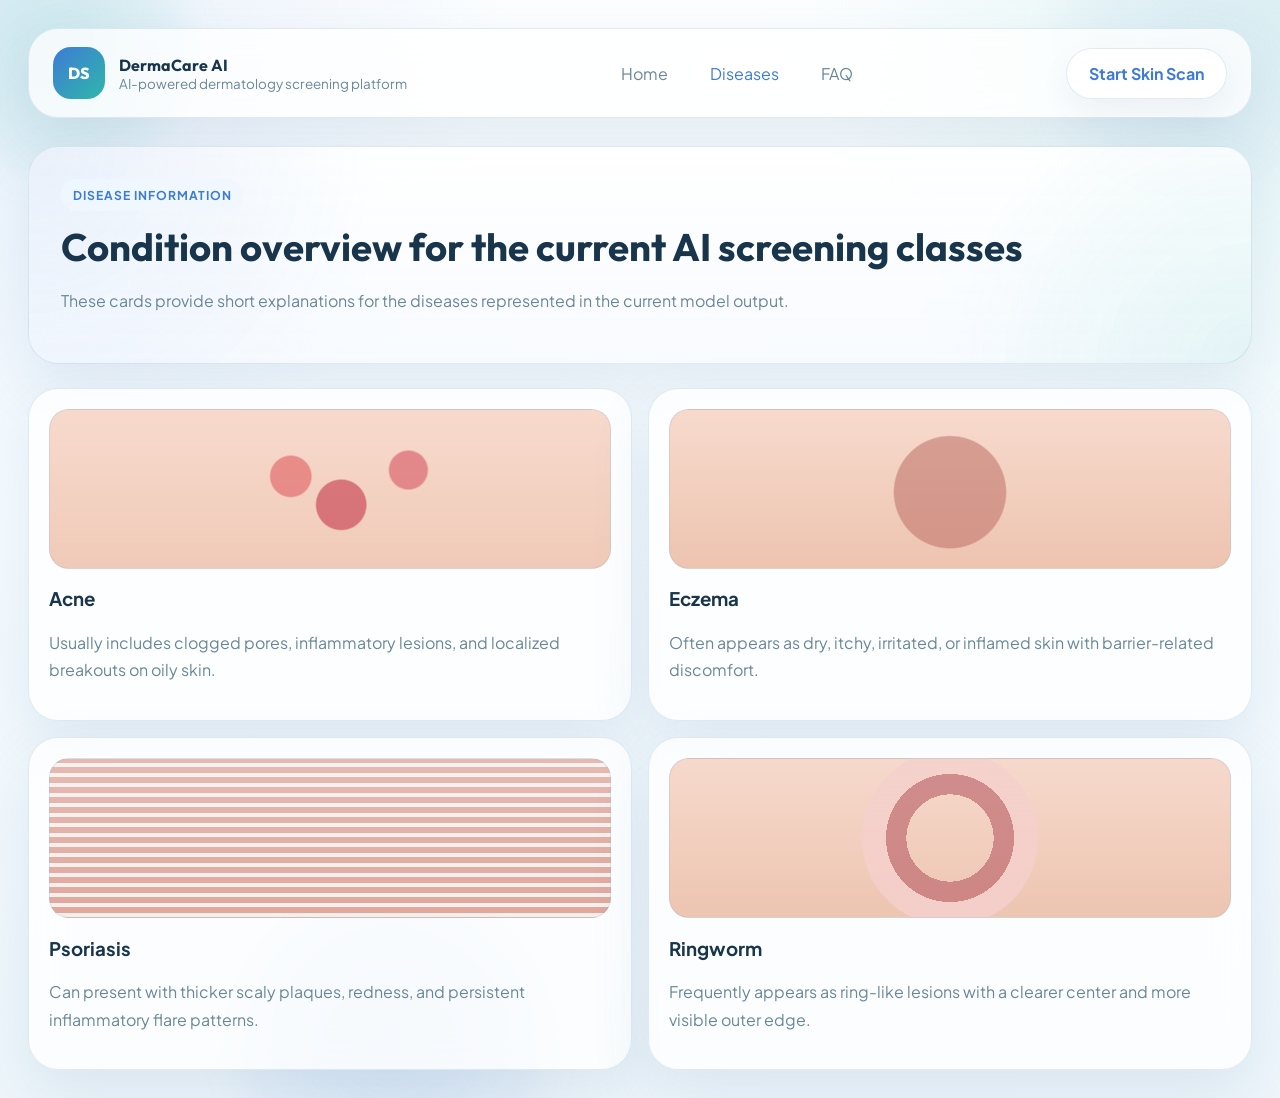
==== templates/diseases.html @ 63ab5d0c "feat: Add AI skin disease detection system with user interface and model training - Implemented main" ====
<!DOCTYPE html>
<html lang="en">
<head>
<meta charset="UTF-8">
<meta name="viewport" content="width=device-width, initial-scale=1.0">
<title>DermaCare AI | Diseases</title>
<link rel="preconnect" href="https://fonts.googleapis.com">
<link rel="preconnect" href="https://fonts.gstatic.com" crossorigin>
<link href="https://fonts.googleapis.com/css2?family=Plus+Jakarta+Sans:wght@400;500;600;700;800&family=Outfit:wght@600;700;800&display=swap" rel="stylesheet">
<link rel="stylesheet" href="/static/css/style.css">
</head>
<body>
<div class="site-shell">
  <div class="ambient ambient-a"></div>
  <div class="ambient ambient-b"></div>
  <div class="ambient ambient-c"></div>

  <header class="topbar glass-panel">
    <a class="brand" href="/">
      <span class="brand-mark">DS</span>
      <div>
        <strong>DermaCare AI</strong>
        <span>AI-powered dermatology screening platform</span>
      </div>
    </a>

    <nav class="nav-links">
      <a href="/">Home</a>
      <a class="active" href="/diseases">Diseases</a>
      <a href="/faq">FAQ</a>
    </nav>

    <a class="btn btn-secondary nav-cta" href="/#scanner">Start Skin Scan</a>
  </header>

  <main class="page-standard">
    <section class="page-banner glass-panel gradient-panel">
      <span class="eyebrow">Disease Information</span>
      <h1>Condition overview for the current AI screening classes</h1>
      <p>These cards provide short explanations for the diseases represented in the current model output.</p>
    </section>

    <section class="disease-grid">
      <article class="disease-card glass-panel">
        <div class="disease-visual disease-acne"></div>
        <h3>Acne</h3>
        <p>Usually includes clogged pores, inflammatory lesions, and localized breakouts on oily skin.</p>
      </article>
      <article class="disease-card glass-panel">
        <div class="disease-visual disease-eczema"></div>
        <h3>Eczema</h3>
        <p>Often appears as dry, itchy, irritated, or inflamed skin with barrier-related discomfort.</p>
      </article>
      <article class="disease-card glass-panel">
        <div class="disease-visual disease-psoriasis"></div>
        <h3>Psoriasis</h3>
        <p>Can present with thicker scaly plaques, redness, and persistent inflammatory flare patterns.</p>
      </article>
      <article class="disease-card glass-panel">
        <div class="disease-visual disease-ringworm"></div>
        <h3>Ringworm</h3>
        <p>Frequently appears as ring-like lesions with a clearer center and more visible outer edge.</p>
      </article>
    </section>
  </main>
</div>
</body>
</html>
---- static/css/style.css ----
:root{
  --bg:#f4fbff;
  --surface:rgba(255, 255, 255, 0.76);
  --surface-strong:rgba(255, 255, 255, 0.92);
  --border:rgba(146, 182, 209, 0.28);
  --text:#18354b;
  --muted:#6a8798;
  --primary:#3e7bd6;
  --teal:#2fb7aa;
  --purple:#a6bee8;
  --soft-blue:#edf7ff;
  --soft-teal:#ebfbf6;
  --soft-purple:#f2f7ff;
  --shadow:0 24px 60px rgba(71, 116, 156, 0.12);
  --shadow-soft:0 12px 28px rgba(71, 116, 156, 0.08);
  --radius-xl:30px;
  --radius-lg:24px;
  --radius-md:18px;
}

*{
  box-sizing:border-box;
}

html{
  scroll-behavior:smooth;
}

body{
  margin:0;
  font-family:"Plus Jakarta Sans", sans-serif;
  color:var(--text);
  background:
    radial-gradient(circle at top left, rgba(62, 123, 214, 0.10), transparent 30%),
    radial-gradient(circle at top right, rgba(47, 183, 170, 0.12), transparent 28%),
    linear-gradient(180deg, #fcfeff 0%, #f5fbff 48%, #eef6fb 100%);
  min-height:100vh;
}

a{
  color:inherit;
  text-decoration:none;
}

button,
input{
  font:inherit;
}

img,
svg{
  display:block;
  max-width:100%;
}

.site-shell{
  position:relative;
  overflow:hidden;
  min-height:100vh;
  padding:28px;
}

.ambient{
  position:absolute;
  border-radius:999px;
  filter:blur(18px);
  pointer-events:none;
}

.ambient-a{
  top:-80px;
  left:-70px;
  width:260px;
  height:260px;
  background:radial-gradient(circle, rgba(54, 184, 171, 0.18), rgba(54, 184, 171, 0));
}

.ambient-b{
  top:-90px;
  right:-70px;
  width:300px;
  height:300px;
  background:radial-gradient(circle, rgba(168, 197, 232, 0.22), rgba(168, 197, 232, 0));
}

.ambient-c{
  bottom:-100px;
  left:18%;
  width:320px;
  height:320px;
  background:radial-gradient(circle, rgba(62, 123, 214, 0.14), rgba(62, 123, 214, 0));
}

.glass-panel,
.glass-subcard,
.soft-card{
  border:1px solid var(--border);
  box-shadow:var(--shadow);
}

.glass-panel,
.glass-subcard{
  background:var(--surface);
  backdrop-filter:blur(18px);
  -webkit-backdrop-filter:blur(18px);
}

.glass-panel{
  border-radius:var(--radius-xl);
}

.glass-subcard,
.soft-card{
  border-radius:var(--radius-lg);
  background:var(--surface-strong);
  box-shadow:var(--shadow-soft);
}

.gradient-panel{
  background:
    radial-gradient(circle at top left, rgba(62, 123, 214, 0.10), transparent 28%),
    radial-gradient(circle at bottom right, rgba(47, 183, 170, 0.10), transparent 24%),
    linear-gradient(180deg, rgba(255,255,255,0.92), rgba(247,250,255,0.88));
}

.topbar{
  position:relative;
  z-index:1;
  max-width:1280px;
  margin:0 auto 28px;
  padding:18px 24px;
  display:flex;
  align-items:center;
  justify-content:space-between;
  gap:18px;
}

.brand{
  display:flex;
  align-items:center;
  gap:14px;
}

.brand-mark{
  width:52px;
  height:52px;
  border-radius:18px;
  display:grid;
  place-items:center;
  color:#fff;
  font-family:"Outfit", sans-serif;
  font-weight:800;
  background:linear-gradient(135deg, var(--primary), var(--teal));
}

.brand strong,
.hero-copy h1,
.section-heading h2,
.panel-header h2,
.page-banner h1,
.consultation-copy h2{
  font-family:"Outfit", sans-serif;
}

.brand strong{
  display:block;
  font-size:1rem;
}

.brand span:last-child{
  display:block;
  color:var(--muted);
  font-size:0.84rem;
}

.nav-links{
  display:flex;
  align-items:center;
  gap:10px;
  flex-wrap:wrap;
}

.nav-links a{
  padding:10px 16px;
  border-radius:999px;
  color:var(--muted);
}

.nav-links a.active,
.nav-links a:hover{
  color:var(--primary);
  background:rgba(255,255,255,0.9);
}

.nav-cta{
  white-space:nowrap;
}

.page-home,
.page-standard{
  position:relative;
  z-index:1;
  max-width:1280px;
  margin:0 auto;
}

.hero-section,
.scanner-section,
.consultation-section{
  display:grid;
  grid-template-columns:1.02fr 0.98fr;
  gap:24px;
  align-items:stretch;
}

.hero-copy,
.hero-visual,
.scanner-panel,
.progress-panel,
.results-panel,
.report-section,
.faq-section,
.testimonial-section,
.consultation-section,
.page-banner{
  padding:32px;
}

.eyebrow{
  display:inline-block;
  padding:8px 12px;
  border-radius:999px;
  background:linear-gradient(135deg, var(--soft-blue), var(--soft-purple));
  color:var(--primary);
  font-size:0.76rem;
  font-weight:700;
  letter-spacing:0.08em;
  text-transform:uppercase;
}

.hero-copy h1{
  margin:18px 0 16px;
  font-size:clamp(2.7rem, 5vw, 4.8rem);
  line-height:1.03;
}

.hero-copy,
.scanner-panel,
.report-section,
.consultation-section{
  position:relative;
}

.hero-copy p,
.section-heading p,
.step-card p,
.progress-item p,
.result-card p,
.disease-card p,
.report-summary p,
.faq-item p,
.testimonial-item p,
.consultation-copy p,
.consultation-card p,
.page-banner p,
.faq-page-card p,
.micro-copy{
  color:var(--muted);
  line-height:1.72;
}

.hero-actions,
.scanner-actions,
.report-layout{
  display:flex;
  align-items:center;
  gap:14px;
  flex-wrap:wrap;
}

.hero-actions{
  margin-top:28px;
}

.btn{
  border:none;
  border-radius:999px;
  padding:14px 22px;
  font-weight:700;
  cursor:pointer;
  transition:transform 0.2s ease, box-shadow 0.2s ease;
}

.btn:hover{
  transform:translateY(-1px);
}

.btn-primary{
  color:#fff;
  background:linear-gradient(135deg, var(--primary), var(--teal));
  box-shadow:0 14px 28px rgba(77, 124, 255, 0.22);
}

.btn-secondary{
  color:var(--primary);
  background:#fff;
  border:1px solid var(--border);
  box-shadow:var(--shadow-soft);
}

.hero-stats,
.steps-grid,
.result-grid,
.disease-grid,
.faq-page-grid,
.consultation-grid{
  display:grid;
  gap:16px;
}

.hero-stats{
  margin-top:28px;
  grid-template-columns:repeat(3, minmax(0, 1fr));
}

.stat-card{
  padding:18px;
}

.stat-card span,
.result-card span,
.report-summary span{
  display:block;
  color:var(--muted);
  font-size:0.82rem;
  margin-bottom:10px;
}

.hero-visual{
  position:relative;
  min-height:540px;
  overflow:hidden;
}

.hero-dashboard{
  position:relative;
  z-index:1;
  height:100%;
}

.dashboard-window{
  height:100%;
  min-height:460px;
  border-radius:28px;
  background:linear-gradient(180deg, rgba(255,255,255,0.98), rgba(244,248,255,0.96));
  border:1px solid rgba(162, 181, 221, 0.4);
  box-shadow:inset 0 1px 0 rgba(255,255,255,0.8);
  padding:18px;
}

.dashboard-topbar{
  display:flex;
  gap:8px;
  margin-bottom:16px;
}

.window-dot{
  width:10px;
  height:10px;
  border-radius:50%;
  background:#c9d8ea;
}

.dashboard-grid{
  display:grid;
  grid-template-columns:1.15fr 0.85fr;
  gap:14px;
}

.dashboard-panel,
.mini-panel,
.metric-panel{
  border-radius:22px;
  background:rgba(255,255,255,0.92);
  border:1px solid rgba(162, 181, 221, 0.26);
  box-shadow:var(--shadow-soft);
  padding:18px;
}

.dashboard-panel span,
.mini-panel span,
.metric-panel span{
  display:block;
  color:var(--muted);
  font-size:0.8rem;
  margin-bottom:8px;
}

.dashboard-panel-primary{
  background:
    radial-gradient(circle at top right, rgba(77, 124, 255, 0.08), transparent 30%),
    linear-gradient(180deg, rgba(255,255,255,0.98), rgba(245,249,255,0.96));
}

.scan-surface{
  position:relative;
  margin-top:16px;
  height:210px;
  border-radius:22px;
  background:
    linear-gradient(rgba(255,255,255,0.45), rgba(255,255,255,0.45)),
    linear-gradient(180deg, #edf5ff, #f9fcff);
  overflow:hidden;
}

.scan-surface::before,
.scan-surface::after{
  content:"";
  position:absolute;
  background:rgba(140, 170, 210, 0.16);
}

.scan-surface::before{
  inset:0;
  background-image:
    linear-gradient(rgba(140, 170, 210, 0.12) 1px, transparent 1px),
    linear-gradient(90deg, rgba(140, 170, 210, 0.12) 1px, transparent 1px);
  background-size:36px 36px;
}

.scan-surface-glow{
  position:absolute;
  width:120px;
  height:120px;
  border-radius:50%;
  top:50%;
  left:52%;
  transform:translate(-50%, -50%);
  background:radial-gradient(circle, rgba(54, 184, 171, 0.24), rgba(77, 124, 255, 0.04) 55%, transparent 72%);
}

.scan-crosshair{
  position:absolute;
  top:50%;
  left:52%;
  width:92px;
  height:92px;
  transform:translate(-50%, -50%);
  border-radius:50%;
  border:4px solid rgba(77, 124, 255, 0.58);
  box-shadow:0 0 0 16px rgba(77, 124, 255, 0.08);
}

.scan-crosshair::before,
.scan-crosshair::after{
  content:"";
  position:absolute;
  background:rgba(77, 124, 255, 0.58);
  left:50%;
  top:50%;
  transform:translate(-50%, -50%);
}

.scan-crosshair::before{
  width:2px;
  height:32px;
}

.scan-crosshair::after{
  width:32px;
  height:2px;
}

.dashboard-side,
.dashboard-metrics{
  display:grid;
  gap:14px;
}

.dashboard-metrics{
  grid-column:1 / -1;
  grid-template-columns:repeat(3, minmax(0, 1fr));
}

.metric-panel.full{
  grid-column:3;
}

.floating-card{
  position:absolute;
  z-index:2;
  padding:16px 18px;
  min-width:210px;
  animation:floatCard 5s ease-in-out infinite;
}

.floating-card span{
  display:block;
  color:var(--muted);
  font-size:0.8rem;
  margin-bottom:6px;
}

.floating-card-top{
  top:26px;
  right:24px;
}

.floating-card-bottom{
  left:24px;
  bottom:28px;
  animation-delay:1.1s;
}

.section-heading,
.panel-header{
  display:flex;
  margin-bottom:20px;
}

.section-heading{
  flex-direction:column;
  align-items:center;
  text-align:center;
}

.section-heading.left{
  align-items:flex-start;
  text-align:left;
}

.panel-header{
  justify-content:space-between;
  align-items:flex-start;
  gap:18px;
}

.section-heading h2,
.panel-header h2,
.page-banner h1,
.consultation-copy h2{
  margin:12px 0 0;
  font-size:clamp(1.7rem, 3vw, 2.45rem);
}

.steps-section,
.disease-section,
.two-column-section{
  margin-top:28px;
}

.steps-grid{
  grid-template-columns:repeat(3, minmax(0, 1fr));
}

.step-card{
  padding:22px;
}

.step-icon{
  width:88px;
  min-height:64px;
  border-radius:20px;
  display:flex;
  flex-direction:column;
  justify-content:center;
  align-items:center;
  background:linear-gradient(135deg, var(--soft-blue), var(--soft-teal));
  color:var(--primary);
  font-weight:800;
  margin-bottom:16px;
}

.step-icon span{
  font-size:1.05rem;
  line-height:1;
}

.step-icon small{
  margin-top:4px;
  color:var(--muted);
  font-size:0.72rem;
  font-weight:700;
  letter-spacing:0.04em;
  text-transform:uppercase;
}

.upload-zone{
  position:relative;
  display:block;
  margin-top:24px;
  padding:32px;
  border:2px dashed rgba(145, 162, 214, 0.45);
  border-radius:26px;
  background:linear-gradient(180deg, rgba(255,255,255,0.88), rgba(244,248,255,0.86));
  cursor:pointer;
  transition:0.22s ease;
}

.upload-zone.dragover{
  border-color:var(--primary);
  transform:translateY(-1px);
  box-shadow:0 16px 28px rgba(62, 123, 214, 0.12);
}

.upload-zone input{
  position:absolute;
  inset:0;
  opacity:0;
  cursor:pointer;
}

.upload-content{
  text-align:center;
}

.upload-graphic{
  width:86px;
  height:86px;
  margin:0 auto 16px;
  border-radius:24px;
  background:linear-gradient(135deg, var(--soft-blue), var(--soft-purple));
  display:grid;
  place-items:center;
}

.upload-graphic-inner{
  width:40px;
  height:40px;
  border-radius:50%;
  border:4px solid rgba(77, 124, 255, 0.55);
  box-shadow:0 0 0 10px rgba(77, 124, 255, 0.08);
}

.upload-content strong{
  display:block;
  font-size:1.08rem;
  margin-bottom:8px;
}

.preview-card{
  min-height:332px;
  margin-top:20px;
  padding:18px;
  display:grid;
  place-items:center;
  overflow:hidden;
}

#preview{
  width:100%;
  max-height:420px;
  object-fit:cover;
  border-radius:20px;
  display:none;
}

.preview-placeholder{
  text-align:center;
}

.preview-visual{
  position:relative;
  width:220px;
  height:150px;
  margin:0 auto 16px;
  border-radius:22px;
  background:linear-gradient(180deg, #eff5ff, #f8fbff);
  border:1px solid var(--border);
  overflow:hidden;
}

.preview-grid-line{
  position:absolute;
  inset:0;
  background-image:
    linear-gradient(rgba(140, 170, 210, 0.14) 1px, transparent 1px),
    linear-gradient(90deg, rgba(140, 170, 210, 0.14) 1px, transparent 1px);
  background-size:34px 34px;
}

.preview-grid-line.second{
  background:none;
}

.preview-grid-line.second::before{
  content:"";
  position:absolute;
  inset:22px 30px;
  border-radius:18px;
  border:1px solid rgba(162, 181, 221, 0.34);
}

.preview-ring{
  position:absolute;
  top:50%;
  left:54%;
  width:58px;
  height:58px;
  border-radius:50%;
  border:4px solid rgba(77, 124, 255, 0.56);
  box-shadow:0 0 0 14px rgba(77, 124, 255, 0.08);
  transform:translate(-50%, -50%);
}

.scanner-actions{
  margin-top:22px;
}

.micro-copy{
  margin:0;
}

.analysis-column{
  display:grid;
  gap:24px;
}

.loader-ring{
  width:44px;
  height:44px;
  border-radius:50%;
  border:4px solid rgba(77, 124, 255, 0.12);
  border-top-color:var(--primary);
  animation:spin 1s linear infinite;
  display:none;
  box-shadow:0 0 0 10px rgba(54, 184, 171, 0.07);
}

.progress-list{
  display:grid;
  gap:14px;
}

.progress-item{
  display:flex;
  gap:14px;
  padding:16px 18px;
  border-radius:18px;
  background:rgba(255,255,255,0.86);
  border:1px solid var(--border);
}

.progress-dot{
  width:12px;
  height:12px;
  border-radius:50%;
  margin-top:7px;
  background:#c7d2eb;
  flex:0 0 auto;
}

.progress-item.active .progress-dot{
  background:var(--primary);
  box-shadow:0 0 0 8px rgba(77, 124, 255, 0.1);
}

.progress-item.completed .progress-dot{
  background:var(--teal);
}

.result-grid{
  grid-template-columns:repeat(2, minmax(0, 1fr));
}

.result-card{
  padding:20px;
  transition:transform 0.22s ease, box-shadow 0.22s ease;
}

.result-card:hover,
.disease-card:hover,
.consultation-card:hover,
.faq-item:hover,
.testimonial-item:hover{
  transform:translateY(-2px);
  box-shadow:0 18px 34px rgba(71, 116, 156, 0.12);
}

.result-card.full{
  grid-column:1 / -1;
}

.severity-meter{
  width:100%;
  height:10px;
  border-radius:999px;
  background:#e9eef7;
  overflow:hidden;
  margin:10px 0 12px;
}

.severity-fill{
  height:100%;
  border-radius:999px;
  background:linear-gradient(90deg, #59c6b4, #87b3ff, #9389ff);
}

.disclaimer-card{
  background:linear-gradient(180deg, rgba(247,250,255,0.96), rgba(239,247,255,0.94));
}

.disease-grid{
  grid-template-columns:repeat(2, minmax(0, 1fr));
}

.disease-card{
  padding:20px;
}

.disease-visual{
  height:160px;
  border-radius:20px;
  margin-bottom:16px;
  border:1px solid var(--border);
  background-size:cover;
  background-position:center;
}

.disease-acne{
  background:
    radial-gradient(circle at 52% 60%, rgba(203, 77, 92, 0.7) 0 8%, transparent 8.5%),
    radial-gradient(circle at 43% 42%, rgba(226, 102, 104, 0.65) 0 6%, transparent 6.5%),
    radial-gradient(circle at 64% 38%, rgba(214, 85, 100, 0.6) 0 5%, transparent 5.5%),
    linear-gradient(180deg, #f7dacd, #f0cab8);
}

.disease-eczema{
  background:
    radial-gradient(circle at 50% 52%, rgba(184, 100, 92, 0.5) 0 19%, transparent 19.5%),
    linear-gradient(180deg, #f7dacd, #edc4b0);
}

.disease-psoriasis{
  background:
    repeating-linear-gradient(0deg, rgba(246,246,246,0.88) 0 4px, rgba(192,114,124,0.28) 4px 10px),
    linear-gradient(180deg, #f4d5c7, #ecbca8);
}

.disease-ringworm{
  background:
    radial-gradient(circle at 50% 50%, transparent 0 15%, rgba(185, 95, 103, 0.62) 15% 22%, rgba(245,208,204,0.84) 22% 30%, transparent 30.5%),
    linear-gradient(180deg, #f6d9cc, #edc5b1);
}

.report-section,
.two-column-section,
.consultation-section{
  margin-top:28px;
}

.report-layout{
  justify-content:space-between;
}

.report-summary{
  padding:20px;
  flex:1 1 420px;
}

.two-column-section{
  display:grid;
  grid-template-columns:1fr 1fr;
  gap:24px;
}

.faq-list,
.testimonial-list{
  display:grid;
  gap:14px;
}

.faq-item,
.testimonial-item,
.consultation-card,
.faq-page-card{
  padding:20px;
}

.testimonial-item strong{
  display:block;
  margin-top:12px;
}

.consultation-grid{
  grid-template-columns:repeat(3, minmax(0, 1fr));
}

.consultation-card strong{
  display:block;
  margin-bottom:10px;
}

.page-standard{
  display:grid;
  gap:24px;
}

.faq-page-grid{
  grid-template-columns:repeat(2, minmax(0, 1fr));
}

.hidden{
  display:none !important;
}

@keyframes spin{
  from{transform:rotate(0deg);}
  to{transform:rotate(360deg);}
}

@keyframes floatCard{
  0%,100%{transform:translateY(0);}
  50%{transform:translateY(-8px);}
}

@media (max-width:1100px){
  .hero-section,
  .scanner-section,
  .consultation-section,
  .two-column-section{
    grid-template-columns:1fr;
  }

  .hero-stats,
  .steps-grid,
  .result-grid,
  .disease-grid,
  .faq-page-grid,
  .consultation-grid{
    grid-template-columns:1fr;
  }

  .dashboard-grid,
  .dashboard-metrics{
    grid-template-columns:1fr;
  }

  .metric-panel.full{
    grid-column:auto;
  }
}

@media (max-width:760px){
  .site-shell{
    padding:18px;
  }

  .topbar{
    padding:18px;
    flex-direction:column;
    align-items:flex-start;
  }

  .nav-links{
    width:100%;
  }

  .nav-links a{
    flex:1 1 auto;
    text-align:center;
  }

  .nav-cta{
    width:100%;
    text-align:center;
  }

  .hero-copy,
  .hero-visual,
  .scanner-panel,
  .progress-panel,
  .results-panel,
  .report-section,
  .faq-section,
  .testimonial-section,
  .consultation-section,
  .page-banner{
    padding:22px;
  }

  .hero-copy h1{
    font-size:2.25rem;
  }

  .upload-zone{
    padding:24px;
  }

  .preview-card{
    min-height:240px;
  }

  .floating-card{
    position:static;
    margin-top:14px;
  }

  .hero-visual{
    min-height:auto;
  }
}
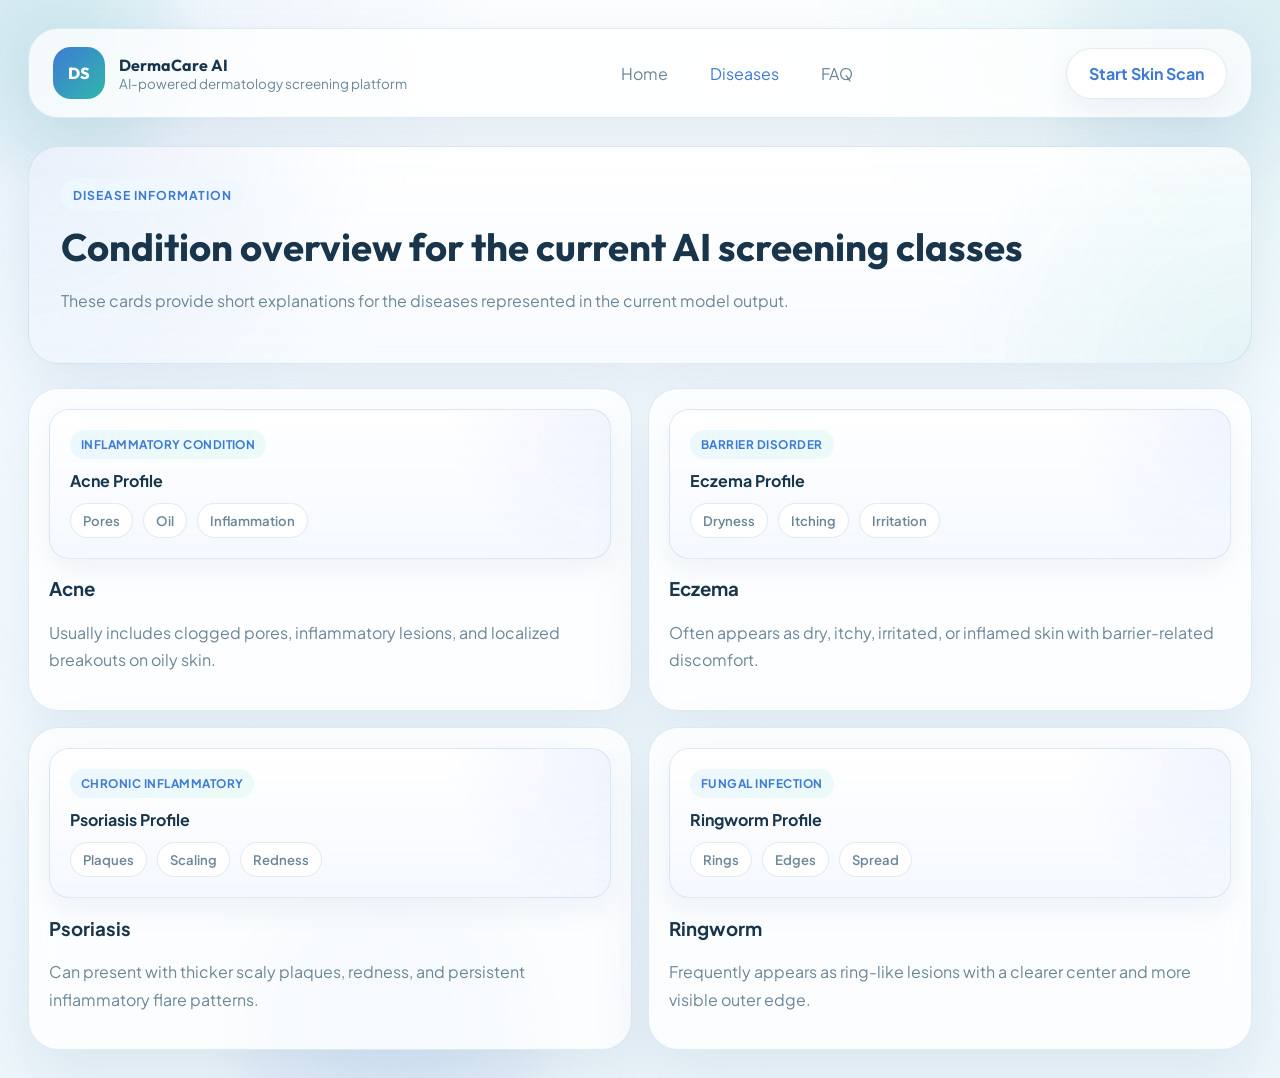
==== commit 5f32850d: "refactor: Update disease visual cards with structured profiles and improved styling" ====
--- a/templates/diseases.html
+++ b/templates/diseases.html
@@ -42,22 +42,54 @@
 
     <section class="disease-grid">
       <article class="disease-card glass-panel">
-        <div class="disease-visual disease-acne"></div>
+        <div class="disease-visual-card">
+          <span class="disease-label">Inflammatory Condition</span>
+          <strong>Acne Profile</strong>
+          <div class="disease-points">
+            <span>Pores</span>
+            <span>Oil</span>
+            <span>Inflammation</span>
+          </div>
+        </div>
         <h3>Acne</h3>
         <p>Usually includes clogged pores, inflammatory lesions, and localized breakouts on oily skin.</p>
       </article>
       <article class="disease-card glass-panel">
-        <div class="disease-visual disease-eczema"></div>
+        <div class="disease-visual-card">
+          <span class="disease-label">Barrier Disorder</span>
+          <strong>Eczema Profile</strong>
+          <div class="disease-points">
+            <span>Dryness</span>
+            <span>Itching</span>
+            <span>Irritation</span>
+          </div>
+        </div>
         <h3>Eczema</h3>
         <p>Often appears as dry, itchy, irritated, or inflamed skin with barrier-related discomfort.</p>
       </article>
       <article class="disease-card glass-panel">
-        <div class="disease-visual disease-psoriasis"></div>
+        <div class="disease-visual-card">
+          <span class="disease-label">Chronic Inflammatory</span>
+          <strong>Psoriasis Profile</strong>
+          <div class="disease-points">
+            <span>Plaques</span>
+            <span>Scaling</span>
+            <span>Redness</span>
+          </div>
+        </div>
         <h3>Psoriasis</h3>
         <p>Can present with thicker scaly plaques, redness, and persistent inflammatory flare patterns.</p>
       </article>
       <article class="disease-card glass-panel">
-        <div class="disease-visual disease-ringworm"></div>
+        <div class="disease-visual-card">
+          <span class="disease-label">Fungal Infection</span>
+          <strong>Ringworm Profile</strong>
+          <div class="disease-points">
+            <span>Rings</span>
+            <span>Edges</span>
+            <span>Spread</span>
+          </div>
+        </div>
         <h3>Ringworm</h3>
         <p>Frequently appears as ring-like lesions with a clearer center and more visible outer edge.</p>
       </article>
--- a/static/css/style.css
+++ b/static/css/style.css
@@ -808,39 +808,48 @@
   padding:20px;
 }
 
-.disease-visual{
-  height:160px;
+.disease-visual-card{
   border-radius:20px;
   margin-bottom:16px;
+  padding:20px;
+  min-height:150px;
   border:1px solid var(--border);
-  background-size:cover;
-  background-position:center;
-}
-
-.disease-acne{
   background:
-    radial-gradient(circle at 52% 60%, rgba(203, 77, 92, 0.7) 0 8%, transparent 8.5%),
-    radial-gradient(circle at 43% 42%, rgba(226, 102, 104, 0.65) 0 6%, transparent 6.5%),
-    radial-gradient(circle at 64% 38%, rgba(214, 85, 100, 0.6) 0 5%, transparent 5.5%),
-    linear-gradient(180deg, #f7dacd, #f0cab8);
-}
-
-.disease-eczema{
-  background:
-    radial-gradient(circle at 50% 52%, rgba(184, 100, 92, 0.5) 0 19%, transparent 19.5%),
-    linear-gradient(180deg, #f7dacd, #edc4b0);
-}
-
-.disease-psoriasis{
-  background:
-    repeating-linear-gradient(0deg, rgba(246,246,246,0.88) 0 4px, rgba(192,114,124,0.28) 4px 10px),
-    linear-gradient(180deg, #f4d5c7, #ecbca8);
-}
-
-.disease-ringworm{
-  background:
-    radial-gradient(circle at 50% 50%, transparent 0 15%, rgba(185, 95, 103, 0.62) 15% 22%, rgba(245,208,204,0.84) 22% 30%, transparent 30.5%),
-    linear-gradient(180deg, #f6d9cc, #edc5b1);
+    radial-gradient(circle at top right, rgba(77, 124, 255, 0.08), transparent 28%),
+    linear-gradient(180deg, rgba(255,255,255,0.96), rgba(244,248,255,0.92));
+  display:flex;
+  flex-direction:column;
+  justify-content:space-between;
+  box-shadow:var(--shadow-soft);
+}
+
+.disease-label{
+  display:inline-flex;
+  align-self:flex-start;
+  padding:7px 11px;
+  border-radius:999px;
+  background:linear-gradient(135deg, var(--soft-blue), var(--soft-teal));
+  color:var(--primary);
+  font-size:0.74rem;
+  font-weight:700;
+  letter-spacing:0.04em;
+  text-transform:uppercase;
+}
+
+.disease-points{
+  display:flex;
+  gap:10px;
+  flex-wrap:wrap;
+}
+
+.disease-points span{
+  padding:8px 12px;
+  border-radius:999px;
+  background:#ffffff;
+  border:1px solid var(--border);
+  color:var(--muted);
+  font-size:0.82rem;
+  font-weight:600;
 }
 
 .report-section,
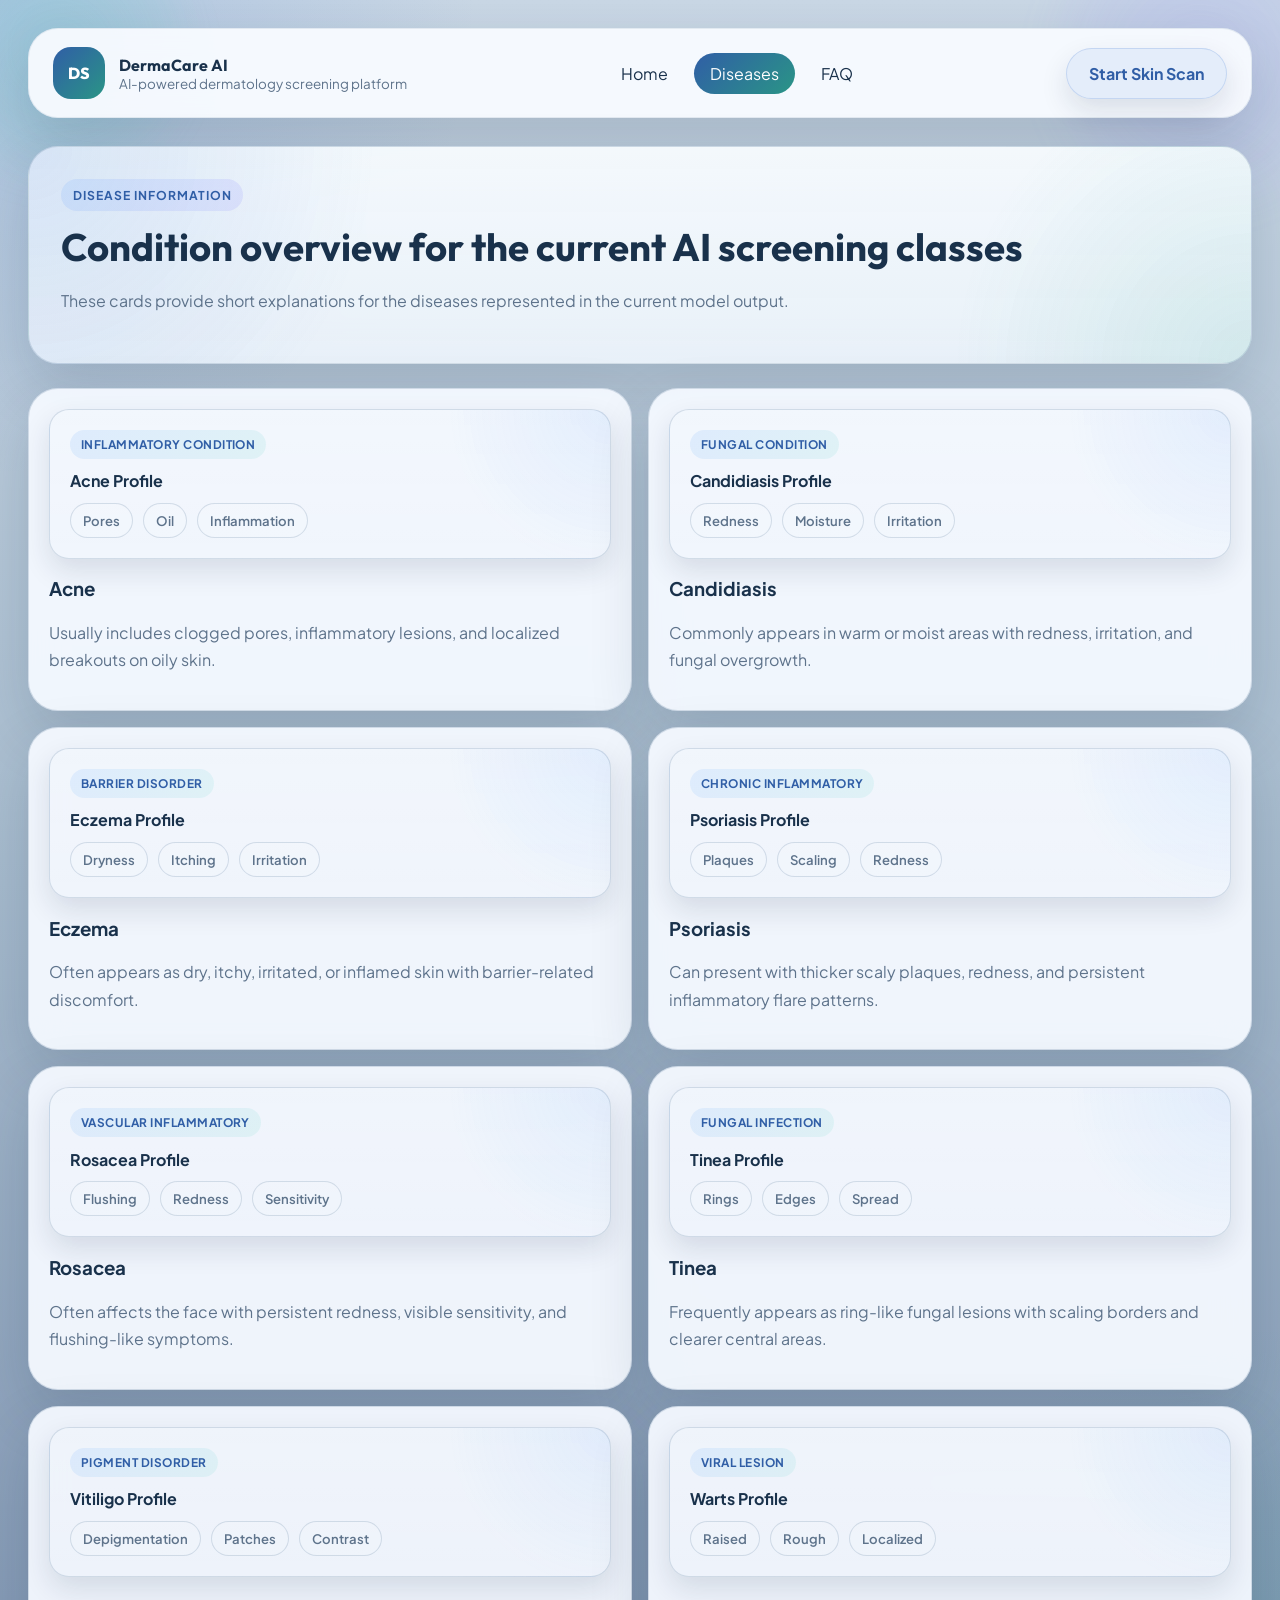
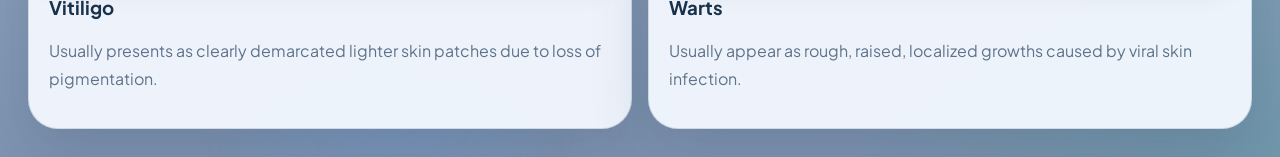
==== commit ba828e83: "feat: Enhance skin disease prediction tool with new disease profiles and zoom functionality - Added " ====
--- a/templates/diseases.html
+++ b/templates/diseases.html
@@ -56,6 +56,19 @@
       </article>
       <article class="disease-card glass-panel">
         <div class="disease-visual-card">
+          <span class="disease-label">Fungal Condition</span>
+          <strong>Candidiasis Profile</strong>
+          <div class="disease-points">
+            <span>Redness</span>
+            <span>Moisture</span>
+            <span>Irritation</span>
+          </div>
+        </div>
+        <h3>Candidiasis</h3>
+        <p>Commonly appears in warm or moist areas with redness, irritation, and fungal overgrowth.</p>
+      </article>
+      <article class="disease-card glass-panel">
+        <div class="disease-visual-card">
           <span class="disease-label">Barrier Disorder</span>
           <strong>Eczema Profile</strong>
           <div class="disease-points">
@@ -82,16 +95,55 @@
       </article>
       <article class="disease-card glass-panel">
         <div class="disease-visual-card">
+          <span class="disease-label">Vascular Inflammatory</span>
+          <strong>Rosacea Profile</strong>
+          <div class="disease-points">
+            <span>Flushing</span>
+            <span>Redness</span>
+            <span>Sensitivity</span>
+          </div>
+        </div>
+        <h3>Rosacea</h3>
+        <p>Often affects the face with persistent redness, visible sensitivity, and flushing-like symptoms.</p>
+      </article>
+      <article class="disease-card glass-panel">
+        <div class="disease-visual-card">
           <span class="disease-label">Fungal Infection</span>
-          <strong>Ringworm Profile</strong>
+          <strong>Tinea Profile</strong>
           <div class="disease-points">
             <span>Rings</span>
             <span>Edges</span>
             <span>Spread</span>
           </div>
         </div>
-        <h3>Ringworm</h3>
-        <p>Frequently appears as ring-like lesions with a clearer center and more visible outer edge.</p>
+        <h3>Tinea</h3>
+        <p>Frequently appears as ring-like fungal lesions with scaling borders and clearer central areas.</p>
+      </article>
+      <article class="disease-card glass-panel">
+        <div class="disease-visual-card">
+          <span class="disease-label">Pigment Disorder</span>
+          <strong>Vitiligo Profile</strong>
+          <div class="disease-points">
+            <span>Depigmentation</span>
+            <span>Patches</span>
+            <span>Contrast</span>
+          </div>
+        </div>
+        <h3>Vitiligo</h3>
+        <p>Usually presents as clearly demarcated lighter skin patches due to loss of pigmentation.</p>
+      </article>
+      <article class="disease-card glass-panel">
+        <div class="disease-visual-card">
+          <span class="disease-label">Viral Lesion</span>
+          <strong>Warts Profile</strong>
+          <div class="disease-points">
+            <span>Raised</span>
+            <span>Rough</span>
+            <span>Localized</span>
+          </div>
+        </div>
+        <h3>Warts</h3>
+        <p>Usually appear as rough, raised, localized growths caused by viral skin infection.</p>
       </article>
     </section>
   </main>
--- a/static/css/style.css
+++ b/static/css/style.css
@@ -1,18 +1,18 @@
 :root{
-  --bg:#f4fbff;
-  --surface:rgba(255, 255, 255, 0.76);
-  --surface-strong:rgba(255, 255, 255, 0.92);
-  --border:rgba(146, 182, 209, 0.28);
-  --text:#18354b;
-  --muted:#6a8798;
-  --primary:#3e7bd6;
-  --teal:#2fb7aa;
-  --purple:#a6bee8;
-  --soft-blue:#edf7ff;
-  --soft-teal:#ebfbf6;
-  --soft-purple:#f2f7ff;
-  --shadow:0 24px 60px rgba(71, 116, 156, 0.12);
-  --shadow-soft:0 12px 28px rgba(71, 116, 156, 0.08);
+  --bg:#c7d4e2;
+  --surface:rgba(245, 249, 255, 0.94);
+  --surface-strong:rgba(238, 244, 252, 0.96);
+  --border:rgba(106, 133, 162, 0.24);
+  --text:#19314b;
+  --muted:#5e738b;
+  --primary:#305ea6;
+  --teal:#2a9586;
+  --purple:#6754ae;
+  --soft-blue:#bacce1;
+  --soft-teal:#aad2c6;
+  --soft-purple:#d4c8ec;
+  --shadow:0 24px 60px rgba(15, 35, 62, 0.16);
+  --shadow-soft:0 12px 28px rgba(15, 35, 62, 0.12);
   --radius-xl:30px;
   --radius-lg:24px;
   --radius-md:18px;
@@ -31,9 +31,9 @@
   font-family:"Plus Jakarta Sans", sans-serif;
   color:var(--text);
   background:
-    radial-gradient(circle at top left, rgba(62, 123, 214, 0.10), transparent 30%),
-    radial-gradient(circle at top right, rgba(47, 183, 170, 0.12), transparent 28%),
-    linear-gradient(180deg, #fcfeff 0%, #f5fbff 48%, #eef6fb 100%);
+    radial-gradient(circle at top left, rgba(47, 108, 204, 0.18), transparent 22%),
+    radial-gradient(circle at bottom right, rgba(42, 168, 143, 0.16), transparent 20%),
+    linear-gradient(180deg, #c9d7e5 0%, #aabed0 45%, #7f94b1 100%);
   min-height:100vh;
 }
 
@@ -72,7 +72,7 @@
   left:-70px;
   width:260px;
   height:260px;
-  background:radial-gradient(circle, rgba(54, 184, 171, 0.18), rgba(54, 184, 171, 0));
+  background:radial-gradient(circle, rgba(65, 208, 187, 0.20), rgba(65, 208, 187, 0));
 }
 
 .ambient-b{
@@ -80,7 +80,7 @@
   right:-70px;
   width:300px;
   height:300px;
-  background:radial-gradient(circle, rgba(168, 197, 232, 0.22), rgba(168, 197, 232, 0));
+  background:radial-gradient(circle, rgba(142, 134, 255, 0.18), rgba(142, 134, 255, 0));
 }
 
 .ambient-c{
@@ -88,7 +88,7 @@
   left:18%;
   width:320px;
   height:320px;
-  background:radial-gradient(circle, rgba(62, 123, 214, 0.14), rgba(62, 123, 214, 0));
+  background:radial-gradient(circle, rgba(104, 166, 255, 0.16), rgba(104, 166, 255, 0));
 }
 
 .glass-panel,
@@ -118,9 +118,9 @@
 
 .gradient-panel{
   background:
-    radial-gradient(circle at top left, rgba(62, 123, 214, 0.10), transparent 28%),
-    radial-gradient(circle at bottom right, rgba(47, 183, 170, 0.10), transparent 24%),
-    linear-gradient(180deg, rgba(255,255,255,0.92), rgba(247,250,255,0.88));
+    radial-gradient(circle at top left, rgba(47, 108, 204, 0.14), transparent 28%),
+    radial-gradient(circle at bottom right, rgba(42, 168, 143, 0.12), transparent 24%),
+    linear-gradient(180deg, rgba(248, 252, 255, 0.92), rgba(237, 244, 251, 0.90));
 }
 
 .topbar{
@@ -133,6 +133,9 @@
   align-items:center;
   justify-content:space-between;
   gap:18px;
+  background:rgba(248, 251, 255, 0.95);
+  color:var(--text);
+  border:1px solid rgba(106, 133, 162, 0.14);
 }
 
 .brand{
@@ -183,13 +186,14 @@
 .nav-links a{
   padding:10px 16px;
   border-radius:999px;
-  color:var(--muted);
+  color:var(--text);
+  transition:background 0.22s ease, color 0.22s ease;
 }
 
 .nav-links a.active,
 .nav-links a:hover{
-  color:var(--primary);
-  background:rgba(255,255,255,0.9);
+  color:#fff;
+  background:linear-gradient(135deg, var(--primary), var(--teal));
 }
 
 .nav-cta{
@@ -230,7 +234,7 @@
   display:inline-block;
   padding:8px 12px;
   border-radius:999px;
-  background:linear-gradient(135deg, var(--soft-blue), var(--soft-purple));
+  background:linear-gradient(135deg, rgba(104, 166, 255, 0.16), rgba(142, 134, 255, 0.16));
   color:var(--primary);
   font-size:0.76rem;
   font-weight:700;
@@ -298,13 +302,13 @@
 .btn-primary{
   color:#fff;
   background:linear-gradient(135deg, var(--primary), var(--teal));
-  box-shadow:0 14px 28px rgba(77, 124, 255, 0.22);
+  box-shadow:0 14px 28px rgba(104, 166, 255, 0.20);
 }
 
 .btn-secondary{
   color:var(--primary);
-  background:#fff;
-  border:1px solid var(--border);
+  background:rgba(47, 108, 204, 0.08);
+  border:1px solid rgba(47, 108, 204, 0.18);
   box-shadow:var(--shadow-soft);
 }
 
@@ -338,7 +342,7 @@
 
 .hero-visual{
   position:relative;
-  min-height:540px;
+  min-height:460px;
   overflow:hidden;
 }
 
@@ -352,9 +356,9 @@
   height:100%;
   min-height:460px;
   border-radius:28px;
-  background:linear-gradient(180deg, rgba(255,255,255,0.98), rgba(244,248,255,0.96));
-  border:1px solid rgba(162, 181, 221, 0.4);
-  box-shadow:inset 0 1px 0 rgba(255,255,255,0.8);
+  background:linear-gradient(180deg, rgba(243,248,255,0.98), rgba(235,242,250,0.96));
+  border:1px solid rgba(118, 146, 188, 0.16);
+  box-shadow:inset 0 1px 0 rgba(255,255,255,0.70);
   padding:18px;
 }
 
@@ -368,7 +372,7 @@
   width:10px;
   height:10px;
   border-radius:50%;
-  background:#c9d8ea;
+  background:#355471;
 }
 
 .dashboard-grid{
@@ -381,8 +385,8 @@
 .mini-panel,
 .metric-panel{
   border-radius:22px;
-  background:rgba(255,255,255,0.92);
-  border:1px solid rgba(162, 181, 221, 0.26);
+  background:rgba(255,255,255,0.04);
+  border:1px solid rgba(120, 160, 195, 0.12);
   box-shadow:var(--shadow-soft);
   padding:18px;
 }
@@ -398,8 +402,8 @@
 
 .dashboard-panel-primary{
   background:
-    radial-gradient(circle at top right, rgba(77, 124, 255, 0.08), transparent 30%),
-    linear-gradient(180deg, rgba(255,255,255,0.98), rgba(245,249,255,0.96));
+    radial-gradient(circle at top right, rgba(104, 166, 255, 0.10), transparent 30%),
+    linear-gradient(180deg, rgba(255,255,255,0.05), rgba(255,255,255,0.03));
 }
 
 .scan-surface{
@@ -408,23 +412,18 @@
   height:210px;
   border-radius:22px;
   background:
-    linear-gradient(rgba(255,255,255,0.45), rgba(255,255,255,0.45)),
-    linear-gradient(180deg, #edf5ff, #f9fcff);
+    linear-gradient(rgba(255,255,255,0.40), rgba(255,255,255,0.40)),
+    linear-gradient(180deg, #e8eff7, #dfe8f1);
   overflow:hidden;
 }
 
-.scan-surface::before,
-.scan-surface::after{
+.scan-surface::before{
   content:"";
   position:absolute;
-  background:rgba(140, 170, 210, 0.16);
-}
-
-.scan-surface::before{
   inset:0;
   background-image:
-    linear-gradient(rgba(140, 170, 210, 0.12) 1px, transparent 1px),
-    linear-gradient(90deg, rgba(140, 170, 210, 0.12) 1px, transparent 1px);
+    linear-gradient(rgba(140, 170, 210, 0.08) 1px, transparent 1px),
+    linear-gradient(90deg, rgba(140, 170, 210, 0.08) 1px, transparent 1px);
   background-size:36px 36px;
 }
 
@@ -436,7 +435,7 @@
   top:50%;
   left:52%;
   transform:translate(-50%, -50%);
-  background:radial-gradient(circle, rgba(54, 184, 171, 0.24), rgba(77, 124, 255, 0.04) 55%, transparent 72%);
+  background:radial-gradient(circle, rgba(65, 208, 187, 0.24), rgba(104, 166, 255, 0.04) 55%, transparent 72%);
 }
 
 .scan-crosshair{
@@ -447,15 +446,15 @@
   height:92px;
   transform:translate(-50%, -50%);
   border-radius:50%;
-  border:4px solid rgba(77, 124, 255, 0.58);
-  box-shadow:0 0 0 16px rgba(77, 124, 255, 0.08);
+  border:4px solid rgba(104, 166, 255, 0.58);
+  box-shadow:0 0 0 16px rgba(104, 166, 255, 0.08);
 }
 
 .scan-crosshair::before,
 .scan-crosshair::after{
   content:"";
   position:absolute;
-  background:rgba(77, 124, 255, 0.58);
+  background:rgba(104, 166, 255, 0.58);
   left:50%;
   top:50%;
   transform:translate(-50%, -50%);
@@ -565,7 +564,7 @@
   flex-direction:column;
   justify-content:center;
   align-items:center;
-  background:linear-gradient(135deg, var(--soft-blue), var(--soft-teal));
+  background:linear-gradient(135deg, rgba(104, 166, 255, 0.14), rgba(65, 208, 187, 0.10));
   color:var(--primary);
   font-weight:800;
   margin-bottom:16px;
@@ -590,9 +589,9 @@
   display:block;
   margin-top:24px;
   padding:32px;
-  border:2px dashed rgba(145, 162, 214, 0.45);
+  border:2px dashed rgba(47, 108, 204, 0.28);
   border-radius:26px;
-  background:linear-gradient(180deg, rgba(255,255,255,0.88), rgba(244,248,255,0.86));
+  background:linear-gradient(180deg, rgba(245, 249, 255, 0.98), rgba(235, 243, 251, 0.96));
   cursor:pointer;
   transition:0.22s ease;
 }
@@ -600,7 +599,7 @@
 .upload-zone.dragover{
   border-color:var(--primary);
   transform:translateY(-1px);
-  box-shadow:0 16px 28px rgba(62, 123, 214, 0.12);
+  box-shadow:0 16px 28px rgba(104, 166, 255, 0.10);
 }
 
 .upload-zone input{
@@ -619,7 +618,7 @@
   height:86px;
   margin:0 auto 16px;
   border-radius:24px;
-  background:linear-gradient(135deg, var(--soft-blue), var(--soft-purple));
+  background:linear-gradient(135deg, rgba(104, 166, 255, 0.16), rgba(142, 134, 255, 0.16));
   display:grid;
   place-items:center;
 }
@@ -628,8 +627,8 @@
   width:40px;
   height:40px;
   border-radius:50%;
-  border:4px solid rgba(77, 124, 255, 0.55);
-  box-shadow:0 0 0 10px rgba(77, 124, 255, 0.08);
+  border:4px solid rgba(104, 166, 255, 0.55);
+  box-shadow:0 0 0 10px rgba(104, 166, 255, 0.08);
 }
 
 .upload-content strong{
@@ -638,21 +637,15 @@
   margin-bottom:8px;
 }
 
-.preview-card{
-  min-height:332px;
-  margin-top:20px;
-  padding:18px;
-  display:grid;
-  place-items:center;
-  overflow:hidden;
-}
-
-#preview{
+.upload-preview{
+  display:block;
   width:100%;
-  max-height:420px;
-  object-fit:cover;
-  border-radius:20px;
-  display:none;
+  max-height:220px;
+  margin-top:18px;
+  border-radius:18px;
+  object-fit:contain;
+  box-shadow:var(--shadow-soft);
+  border:1px solid rgba(106, 133, 162, 0.18);
 }
 
 .preview-placeholder{
@@ -665,7 +658,7 @@
   height:150px;
   margin:0 auto 16px;
   border-radius:22px;
-  background:linear-gradient(180deg, #eff5ff, #f8fbff);
+  background:linear-gradient(180deg, #eff5fb, #dfe8f4);
   border:1px solid var(--border);
   overflow:hidden;
 }
@@ -674,8 +667,8 @@
   position:absolute;
   inset:0;
   background-image:
-    linear-gradient(rgba(140, 170, 210, 0.14) 1px, transparent 1px),
-    linear-gradient(90deg, rgba(140, 170, 210, 0.14) 1px, transparent 1px);
+    linear-gradient(rgba(140, 170, 210, 0.10) 1px, transparent 1px),
+    linear-gradient(90deg, rgba(140, 170, 210, 0.10) 1px, transparent 1px);
   background-size:34px 34px;
 }
 
@@ -688,7 +681,7 @@
   position:absolute;
   inset:22px 30px;
   border-radius:18px;
-  border:1px solid rgba(162, 181, 221, 0.34);
+  border:1px solid rgba(120, 160, 195, 0.22);
 }
 
 .preview-ring{
@@ -698,9 +691,115 @@
   width:58px;
   height:58px;
   border-radius:50%;
-  border:4px solid rgba(77, 124, 255, 0.56);
-  box-shadow:0 0 0 14px rgba(77, 124, 255, 0.08);
+  border:4px solid rgba(104, 166, 255, 0.56);
+  box-shadow:0 0 0 14px rgba(104, 166, 255, 0.08);
   transform:translate(-50%, -50%);
+}
+
+.scan-workspace{
+  margin-top:20px;
+  padding:18px;
+}
+
+.scan-stage{
+  position:relative;
+  min-height:340px;
+  border-radius:22px;
+  background:linear-gradient(180deg, rgba(255, 255, 255, 0.95), rgba(245, 249, 255, 0.96));
+  border:1px solid var(--border);
+  overflow:hidden;
+  display:grid;
+  place-items:center;
+}
+
+.scan-image-wrap{
+  position:absolute;
+  inset:0;
+  overflow:hidden;
+  display:grid;
+  place-items:center;
+}
+
+#preview{
+  width:100%;
+  height:100%;
+  object-fit:cover;
+  display:none;
+  transform:scale(1);
+  transition:transform 0.2s ease;
+  filter:saturate(1.05) contrast(1.06);
+}
+
+.scan-overlay{
+  position:absolute;
+  inset:0;
+  display:grid;
+  place-items:center;
+  pointer-events:none;
+}
+
+.scan-frame{
+  position:relative;
+  width:min(72%, 340px);
+  aspect-ratio:1 / 1;
+  border-radius:26px;
+  border:2px solid rgba(255,255,255,0.72);
+  box-shadow:
+    0 0 0 999px rgba(2, 8, 16, 0.42),
+    0 0 0 1px rgba(104, 166, 255, 0.20) inset;
+  overflow:hidden;
+}
+
+.scan-frame::before,
+.scan-frame::after{
+  content:"";
+  position:absolute;
+  inset:14px;
+  border-radius:18px;
+  border:1px solid rgba(255,255,255,0.18);
+}
+
+.scan-line{
+  position:absolute;
+  left:0;
+  right:0;
+  top:0;
+  height:3px;
+  background:linear-gradient(90deg, transparent, rgba(65, 208, 187, 0.95), transparent);
+  box-shadow:0 0 18px rgba(65, 208, 187, 0.45);
+  animation:none;
+}
+
+.scan-overlay.scanning .scan-line{
+  animation:scanMove 2.4s ease-in-out infinite;
+}
+
+.zoom-controls{
+  display:flex;
+  align-items:center;
+  gap:14px;
+  flex-wrap:wrap;
+  margin-top:16px;
+  padding:14px 16px;
+  border-radius:18px;
+  background:rgba(255,255,255,0.05);
+  border:1px solid var(--border);
+}
+
+.zoom-controls span{
+  color:var(--muted);
+  font-size:0.88rem;
+  font-weight:600;
+}
+
+.zoom-controls strong{
+  color:var(--primary);
+  min-width:52px;
+}
+
+#zoomSlider{
+  flex:1 1 220px;
+  accent-color: var(--primary);
 }
 
 .scanner-actions{
@@ -720,11 +819,11 @@
   width:44px;
   height:44px;
   border-radius:50%;
-  border:4px solid rgba(77, 124, 255, 0.12);
+  border:4px solid rgba(104, 166, 255, 0.12);
   border-top-color:var(--primary);
   animation:spin 1s linear infinite;
   display:none;
-  box-shadow:0 0 0 10px rgba(54, 184, 171, 0.07);
+  box-shadow:0 0 0 10px rgba(65, 208, 187, 0.05);
 }
 
 .progress-list{
@@ -737,7 +836,7 @@
   gap:14px;
   padding:16px 18px;
   border-radius:18px;
-  background:rgba(255,255,255,0.86);
+  background:linear-gradient(180deg, rgba(255,255,255,0.05), rgba(255,255,255,0.03));
   border:1px solid var(--border);
 }
 
@@ -746,13 +845,13 @@
   height:12px;
   border-radius:50%;
   margin-top:7px;
-  background:#c7d2eb;
+  background:#4f6377;
   flex:0 0 auto;
 }
 
 .progress-item.active .progress-dot{
   background:var(--primary);
-  box-shadow:0 0 0 8px rgba(77, 124, 255, 0.1);
+  box-shadow:0 0 0 8px rgba(104, 166, 255, 0.08);
 }
 
 .progress-item.completed .progress-dot{
@@ -774,7 +873,7 @@
 .faq-item:hover,
 .testimonial-item:hover{
   transform:translateY(-2px);
-  box-shadow:0 18px 34px rgba(71, 116, 156, 0.12);
+  box-shadow:0 18px 34px rgba(0, 0, 0, 0.24);
 }
 
 .result-card.full{
@@ -785,7 +884,7 @@
   width:100%;
   height:10px;
   border-radius:999px;
-  background:#e9eef7;
+  background:rgba(255,255,255,0.08);
   overflow:hidden;
   margin:10px 0 12px;
 }
@@ -797,7 +896,7 @@
 }
 
 .disclaimer-card{
-  background:linear-gradient(180deg, rgba(247,250,255,0.96), rgba(239,247,255,0.94));
+  background:linear-gradient(180deg, rgba(255,255,255,0.04), rgba(104,166,255,0.04));
 }
 
 .disease-grid{
@@ -815,8 +914,8 @@
   min-height:150px;
   border:1px solid var(--border);
   background:
-    radial-gradient(circle at top right, rgba(77, 124, 255, 0.08), transparent 28%),
-    linear-gradient(180deg, rgba(255,255,255,0.96), rgba(244,248,255,0.92));
+    radial-gradient(circle at top right, rgba(104, 166, 255, 0.10), transparent 28%),
+    linear-gradient(180deg, rgba(255,255,255,0.05), rgba(255,255,255,0.03));
   display:flex;
   flex-direction:column;
   justify-content:space-between;
@@ -828,7 +927,7 @@
   align-self:flex-start;
   padding:7px 11px;
   border-radius:999px;
-  background:linear-gradient(135deg, var(--soft-blue), var(--soft-teal));
+  background:linear-gradient(135deg, rgba(104, 166, 255, 0.14), rgba(65, 208, 187, 0.10));
   color:var(--primary);
   font-size:0.74rem;
   font-weight:700;
@@ -845,7 +944,7 @@
 .disease-points span{
   padding:8px 12px;
   border-radius:999px;
-  background:#ffffff;
+  background:rgba(255,255,255,0.05);
   border:1px solid var(--border);
   color:var(--muted);
   font-size:0.82rem;
@@ -921,6 +1020,12 @@
 @keyframes floatCard{
   0%,100%{transform:translateY(0);}
   50%{transform:translateY(-8px);}
+}
+
+@keyframes scanMove{
+  0%{top:12px;}
+  50%{top:calc(100% - 16px);}
+  100%{top:12px;}
 }
 
 @media (max-width:1100px){
@@ -996,10 +1101,6 @@
     padding:24px;
   }
 
-  .preview-card{
-    min-height:240px;
-  }
-
   .floating-card{
     position:static;
     margin-top:14px;
